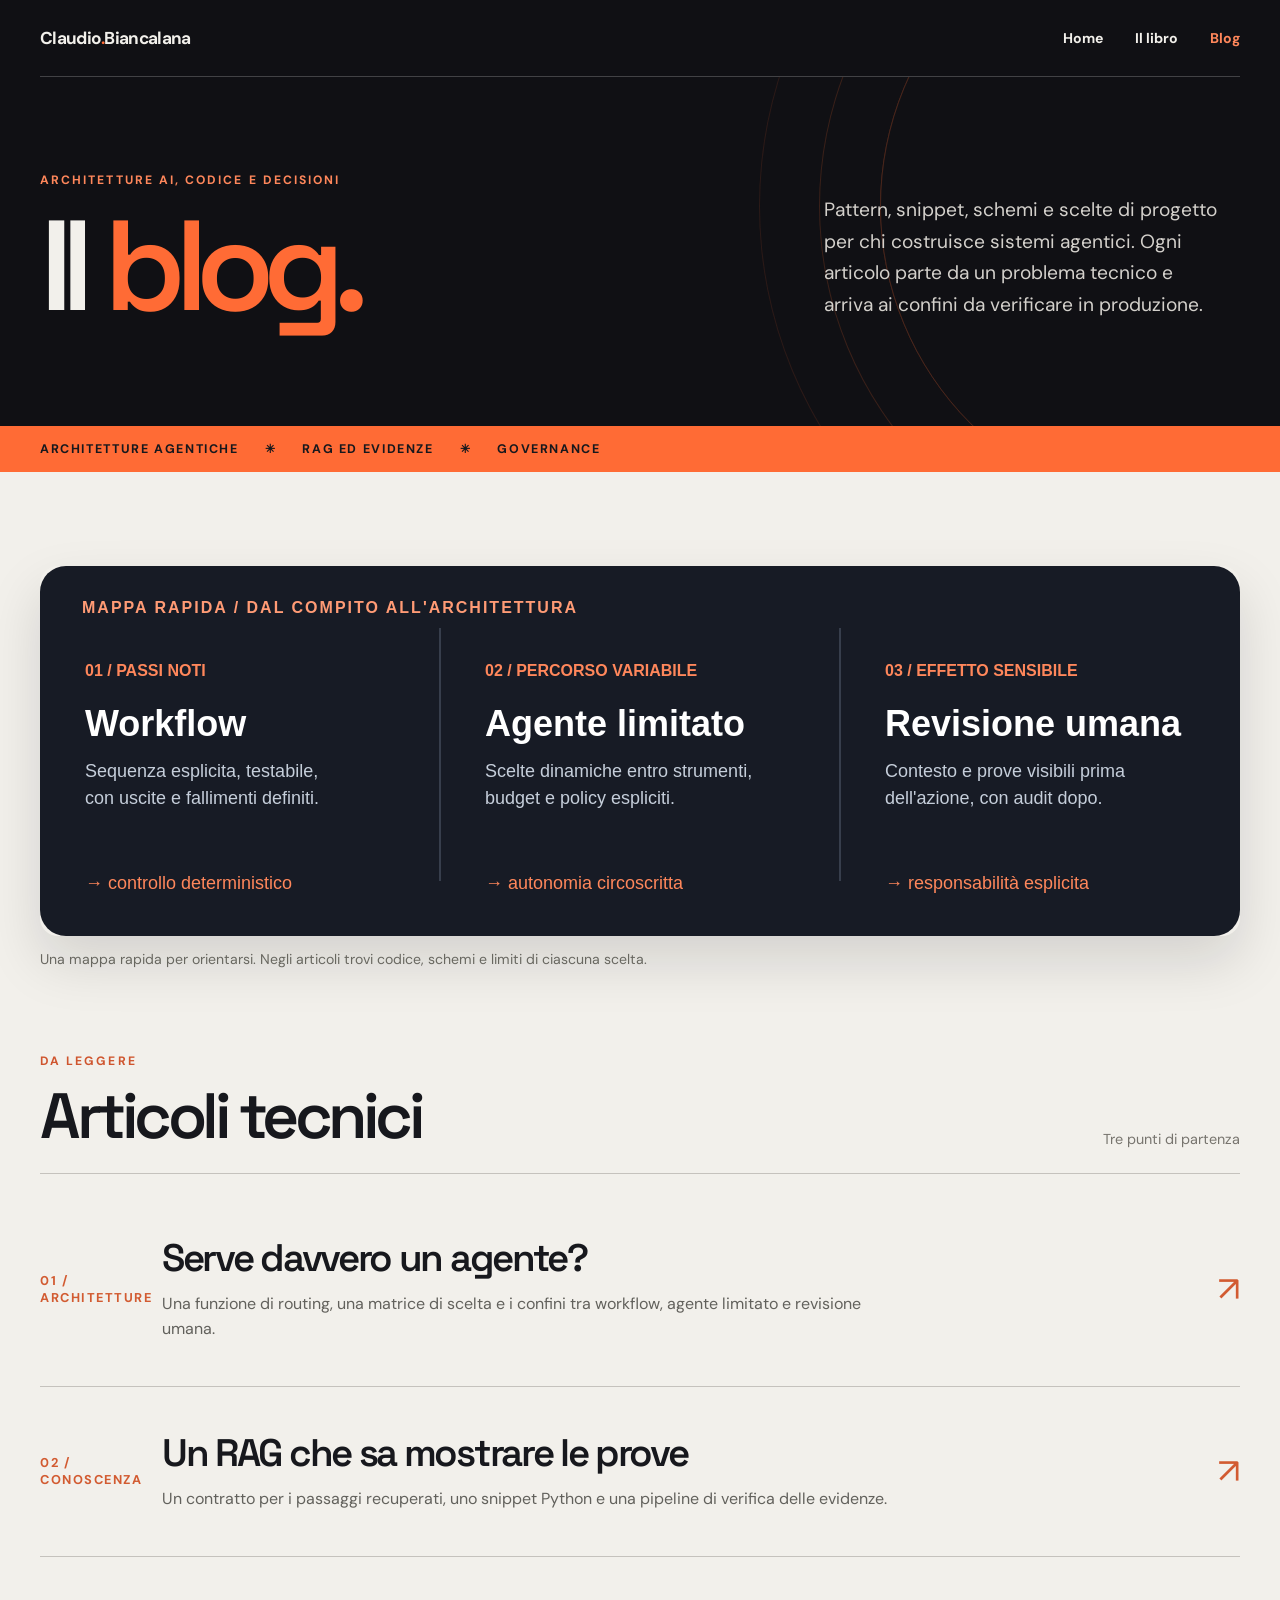
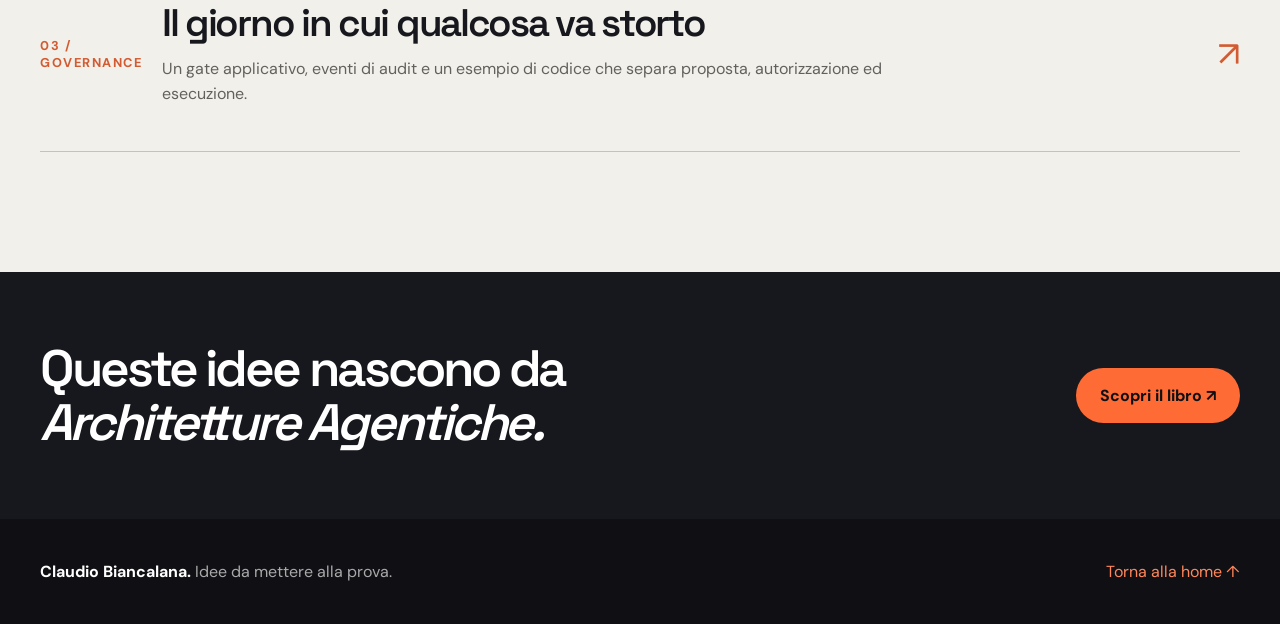
==== blog/index.html @ 104e6505 "aggiornamento" ====
<!doctype html>
<html lang="it"><head><meta charset="utf-8"><meta name="viewport" content="width=device-width,initial-scale=1"><meta name="theme-color" content="#101014"><meta name="description" content="Il blog di Claudio Biancalana: idee e casi su architetture agentiche, RAG, osservabilità e governance dei sistemi AI."><title>Blog — Claudio Biancalana</title><link rel="stylesheet" href="/blog/blog.css"><link rel="icon" type="image/svg+xml" href="data:image/svg+xml,%3Csvg xmlns='http://www.w3.org/2000/svg' viewBox='0 0 64 64'%3E%3Crect width='64' height='64' rx='13' fill='%23101014'/%3E%3Cpath d='M14 15h19c11 0 18 7 18 17S44 49 33 49H14V15zm11 10v14h8c5 0 7-3 7-7s-2-7-7-7h-8z' fill='%23ff6b35'/%3E%3C/svg%3E"></head>
<body><header class="dark"><div class="wrap"><nav class="nav" aria-label="Navigazione principale"><a class="brand" href="/">Claudio<b>.</b>Biancalana</a><div class="nav-links"><a href="/">Home</a><a href="/#libro">Il libro</a><a href="/blog/" class="current" aria-current="page">Blog</a></div></nav><div class="intro"><div><div class="eyebrow">Architetture AI, codice e decisioni</div><h1>Il <em>blog.</em></h1></div><p>Pattern, snippet, schemi e scelte di progetto per chi costruisce sistemi agentici. Ogni articolo parte da un problema tecnico e arriva ai confini da verificare in produzione.</p></div></div></header>
<div class="count-strip"><div class="wrap"><span>Architetture agentiche</span><span>✳</span><span>RAG ed evidenze</span><span>✳</span><span>Governance</span></div></div>
<main><section class="listing"><div class="wrap"><figure class="index-infographic"><img src="/blog/assets/pattern-map.svg" alt="Mappa: compito stabile verso workflow; percorso variabile verso agente limitato; azione sensibile verso revisione umana"><figcaption>Una mappa rapida per orientarsi. Negli articoli trovi codice, schemi e limiti di ciascuna scelta.</figcaption></figure><div class="listing-head"><div><div class="eyebrow">Da leggere</div><h2>Articoli tecnici</h2></div><span>Tre punti di partenza</span></div>
<a class="post-card" href="/blog/quando-serve-un-agente.html"><span class="number">01 / ARCHITETTURE</span><div><h3>Serve davvero un agente?</h3><p>Una funzione di routing, una matrice di scelta e i confini tra workflow, agente limitato e revisione umana.</p></div><span class="arrow" aria-hidden="true">↗</span></a>
<a class="post-card" href="/blog/rag-evidenze.html"><span class="number">02 / CONOSCENZA</span><div><h3>Un RAG che sa mostrare le prove</h3><p>Un contratto per i passaggi recuperati, uno snippet Python e una pipeline di verifica delle evidenze.</p></div><span class="arrow" aria-hidden="true">↗</span></a>
<a class="post-card" href="/blog/audit-sistemi-agentici.html"><span class="number">03 / GOVERNANCE</span><div><h3>Il giorno in cui qualcosa va storto</h3><p>Un gate applicativo, eventi di audit e un esempio di codice che separa proposta, autorizzazione ed esecuzione.</p></div><span class="arrow" aria-hidden="true">↗</span></a>
</div></section><aside class="book-cta"><div class="wrap"><h2>Queste idee nascono da <em>Architetture Agentiche.</em></h2><a class="button" href="https://www.amazon.it/dp/B0HCDBLKKM" target="_blank" rel="noopener noreferrer">Scopri il libro ↗</a></div></aside></main>
<footer class="footer"><div class="wrap"><span><strong>Claudio Biancalana.</strong> Idee da mettere alla prova.</span><a href="/">Torna alla home ↑</a></div></footer></body></html>
---- blog/blog.css ----
@import url('https://fonts.googleapis.com/css2?family=DM+Sans:wght@400;500;600;700&family=Space+Grotesk:wght@400;500;600;700&display=swap');
:root{font-family:'DM Sans',Arial,sans-serif;color:#17181d;background:#f2f0eb;scroll-behavior:smooth}
*{box-sizing:border-box}body{margin:0}a{color:inherit}a:focus-visible{outline:3px solid #ff6b35;outline-offset:4px}
.wrap{width:min(1280px,calc(100% - 80px));margin:auto}
.dark{background:#101014;color:#f2f0eb}
.nav{display:flex;justify-content:space-between;align-items:center;gap:25px;padding:27px 0;border-bottom:1px solid #ffffff35}
.brand{font-size:1.08rem;font-weight:700;letter-spacing:-.04em;text-decoration:none}.brand b{color:#ff6b35}
.nav-links{display:flex;gap:32px;align-items:center}.nav-links a{text-decoration:none;font-size:.88rem;font-weight:700}.nav-links a:hover{color:#ff875b}
.nav-links .current{color:#ff875b}.eyebrow{text-transform:uppercase;letter-spacing:.17em;font-size:.76rem;font-weight:700;color:#cf552e}
.intro{padding:95px 0 105px;display:grid;grid-template-columns:1.25fr .75fr;gap:90px;align-items:end;position:relative;overflow:hidden}
.intro:after{content:"";position:absolute;width:48vw;aspect-ratio:1;border:1px solid #ff6b353c;border-radius:50%;right:-20vw;top:-14vw;box-shadow:0 0 0 60px #101014,0 0 0 61px #ff6b352d,0 0 0 120px #101014,0 0 0 121px #ff6b351e;pointer-events:none}
.intro>*{position:relative;z-index:1}.intro .eyebrow{color:#ff875b}
.intro h1{font:600 clamp(5rem,10vw,10rem)/.85 'Space Grotesk',sans-serif;letter-spacing:-.09em;margin:24px 0 0}
.intro h1 em{font-style:normal;color:#ff6b35}.intro p{font-size:1.2rem;line-height:1.65;color:#d3d0cb;max-width:400px;margin:0}
.count-strip{background:#ff6b35;padding:15px 0;font:700 .78rem 'DM Sans',sans-serif;letter-spacing:.13em;text-transform:uppercase}
.count-strip .wrap{display:flex;gap:26px;flex-wrap:wrap}
.listing{padding:94px 0 120px}.listing-head{display:flex;justify-content:space-between;align-items:end;gap:30px;border-bottom:1px solid #c5c2bd;padding-bottom:25px;margin-bottom:18px}
.listing-head h2{font:600 clamp(2.5rem,5vw,5rem)/1 'Space Grotesk',sans-serif;letter-spacing:-.07em;margin:15px 0 0}
.listing-head span{color:#77746e;font-size:.9rem}.post-card{display:grid;grid-template-columns:90px 1fr auto;align-items:center;gap:32px;border-bottom:1px solid #c5c2bd;padding:44px 0;text-decoration:none;transition:padding .3s,background .3s}
.post-card:hover{padding-left:20px;background:#e9e5de}.post-card .number{color:#d25b31;font-size:.8rem;font-weight:700;letter-spacing:.12em}
.post-card h3{font:600 clamp(1.8rem,3vw,3rem)/1.12 'Space Grotesk',sans-serif;letter-spacing:-.06em;margin:0 0 12px}
.post-card p{color:#62615c;line-height:1.6;max-width:740px;margin:0}.post-card .arrow{font-size:2.2rem;color:#d25b31;transition:transform .3s}.post-card:hover .arrow{transform:translate(7px,-7px)}
.book-cta{background:#17181d;color:#fff;padding:70px 0}.book-cta .wrap{display:flex;justify-content:space-between;align-items:center;gap:30px}.book-cta h2{font:600 clamp(2rem,4vw,4rem)/1.05 'Space Grotesk',sans-serif;letter-spacing:-.06em;max-width:780px;margin:0}.button{display:inline-flex;gap:20px;align-items:center;padding:17px 24px;background:#ff6b35;color:#101014;border-radius:100px;font-weight:700;text-decoration:none;white-space:nowrap}.button:hover{background:#ff935f}
.footer{background:#101014;color:#aaa9aa;padding:42px 0}.footer .wrap{display:flex;justify-content:space-between;gap:25px}.footer strong{color:white}.footer a{color:#ff875b;text-decoration:none}
.article-hero{padding:75px 0 85px;max-width:1050px}.article-hero .eyebrow{color:#ff875b}.article-hero h1{font:600 clamp(3.5rem,7.5vw,7.7rem)/.99 'Space Grotesk',sans-serif;letter-spacing:-.075em;margin:25px 0}
.article-hero .deck{color:#d1d0cd;font-size:clamp(1.1rem,1.7vw,1.4rem);line-height:1.62;max-width:760px}.article-meta{display:flex;gap:20px;flex-wrap:wrap;font-size:.8rem;letter-spacing:.1em;text-transform:uppercase;color:#ff9b74;margin-top:35px;font-weight:700}
.article-layout{display:grid;grid-template-columns:200px minmax(0,760px);gap:65px;padding:90px 0 110px}.article-side{font-size:.82rem;text-transform:uppercase;letter-spacing:.14em;color:#9b4a2e;font-weight:700;padding-top:9px}.article-side a{display:block;text-decoration:none;margin-top:22px;color:#3f4146;text-transform:none;letter-spacing:0;font-size:.9rem}
.article-body{font-size:1.16rem;line-height:1.86;color:#3e3e3c}.article-body p{margin:0 0 28px}.article-body .lead{font-size:1.42rem;color:#15171c;line-height:1.6;font-weight:500}.article-body h2{font:600 clamp(1.9rem,3vw,2.8rem)/1.15 'Space Grotesk',sans-serif;letter-spacing:-.055em;color:#14161c;margin:57px 0 22px}.article-body strong{color:#15171c}
.article-body blockquote{border-left:4px solid #ff6b35;padding:6px 0 6px 25px;margin:40px 0;font:500 clamp(1.45rem,2.2vw,2.15rem)/1.4 'Space Grotesk',sans-serif;letter-spacing:-.04em;color:#20232b}
.article-body ul{padding-left:24px;margin:10px 0 30px}.article-body li{margin-bottom:12px}.article-end{border-top:1px solid #bbb8b1;margin-top:65px;padding-top:28px}.article-end p{font-size:1rem;color:#60605b}.next-read{padding:60px 0 90px;background:#e4e2dc}.next-read .wrap{display:flex;align-items:center;justify-content:space-between;gap:30px}.next-read span{color:#b95632;text-transform:uppercase;letter-spacing:.14em;font-size:.78rem;font-weight:700}.next-read a{font:600 clamp(1.6rem,3vw,2.7rem) 'Space Grotesk',sans-serif;letter-spacing:-.05em;text-decoration:none}.next-read a:hover{color:#c9532a}
@media(max-width:760px){.wrap{width:calc(100% - 38px)}.nav{flex-wrap:wrap}.nav-links{gap:18px}.intro{grid-template-columns:1fr;gap:35px;padding:75px 0}.intro h1{font-size:clamp(5rem,19vw,8rem)}.listing{padding:70px 0}.post-card{grid-template-columns:1fr auto;gap:10px;padding:32px 0}.post-card .number{grid-column:1/-1}.post-card .arrow{align-self:start}.book-cta .wrap,.footer .wrap,.next-read .wrap{align-items:start;flex-direction:column}.article-hero{padding:60px 0}.article-layout{display:block;padding:65px 0}.article-side{margin-bottom:45px}.article-body{font-size:1.08rem}}
.index-infographic{margin:0 0 85px}.index-infographic img{display:block;width:100%;height:auto;border-radius:18px;box-shadow:0 25px 55px #10101422}.index-infographic figcaption{font-size:.88rem;color:#686760;margin-top:14px}
.tech-figure{margin:42px 0 50px}.tech-figure img{display:block;width:100%;height:auto;border-radius:16px;box-shadow:0 20px 45px #17181d22}.tech-figure figcaption{font-size:.85rem;color:#686760;line-height:1.55;margin-top:13px}
.code-label{display:flex;justify-content:space-between;gap:15px;align-items:center;background:#272d39;color:#ffad84;padding:12px 22px;font:700 .77rem 'DM Sans',sans-serif;letter-spacing:.12em;text-transform:uppercase;border-radius:12px 12px 0 0;margin-top:34px}.code-label span+span{color:#aab2c0}
.article-body pre{background:#151922;color:#e7edf4;padding:26px;border-radius:0 0 12px 12px;margin:0 0 18px;overflow-x:auto;tab-size:4;font:400 .88rem/1.65 ui-monospace,SFMono-Regular,Consolas,monospace}
.article-body code{font-family:ui-monospace,SFMono-Regular,Consolas,monospace;font-size:.9em}.article-body :not(pre)>code{background:#e5dfd6;color:#a13e22;border-radius:4px;padding:.1em .3em}
.code-note{font-size:.89rem!important;color:#66645f;margin-bottom:35px!important}
.tech-table{border-collapse:collapse;width:100%;margin:28px 0 38px;font-size:.93rem;line-height:1.5}.tech-table th{text-align:left;background:#202734;color:#fff;padding:14px 15px}.tech-table td{border-bottom:1px solid #c8c3ba;padding:15px;vertical-align:top}.tech-table td:first-child{font-weight:700;color:#2a2c31}.tech-table tr:nth-child(even){background:#eae6df}
.technical-summary{display:grid;grid-template-columns:repeat(3,1fr);gap:1px;background:#8c8981;margin:46px 0}.technical-summary div{background:#e6e1d8;padding:22px}.technical-summary strong{display:block;font:600 1.1rem 'Space Grotesk',sans-serif;color:#1d222b}.technical-summary span{font-size:.83rem;line-height:1.5;display:block;margin-top:10px;color:#53565a}
@media(max-width:760px){.technical-summary{grid-template-columns:1fr}.tech-table{display:block;overflow-x:auto;white-space:normal}.tech-table th,.tech-table td{min-width:130px}.index-infographic{margin-bottom:60px}}
@media(max-width:760px){.index-infographic,.tech-figure{overflow-x:auto;scrollbar-color:#ff6b35 #d8d2c8}.index-infographic img{min-width:750px}.tech-figure img{min-width:720px}.index-infographic figcaption,.tech-figure figcaption{position:sticky;left:0;max-width:calc(100vw - 40px)}}
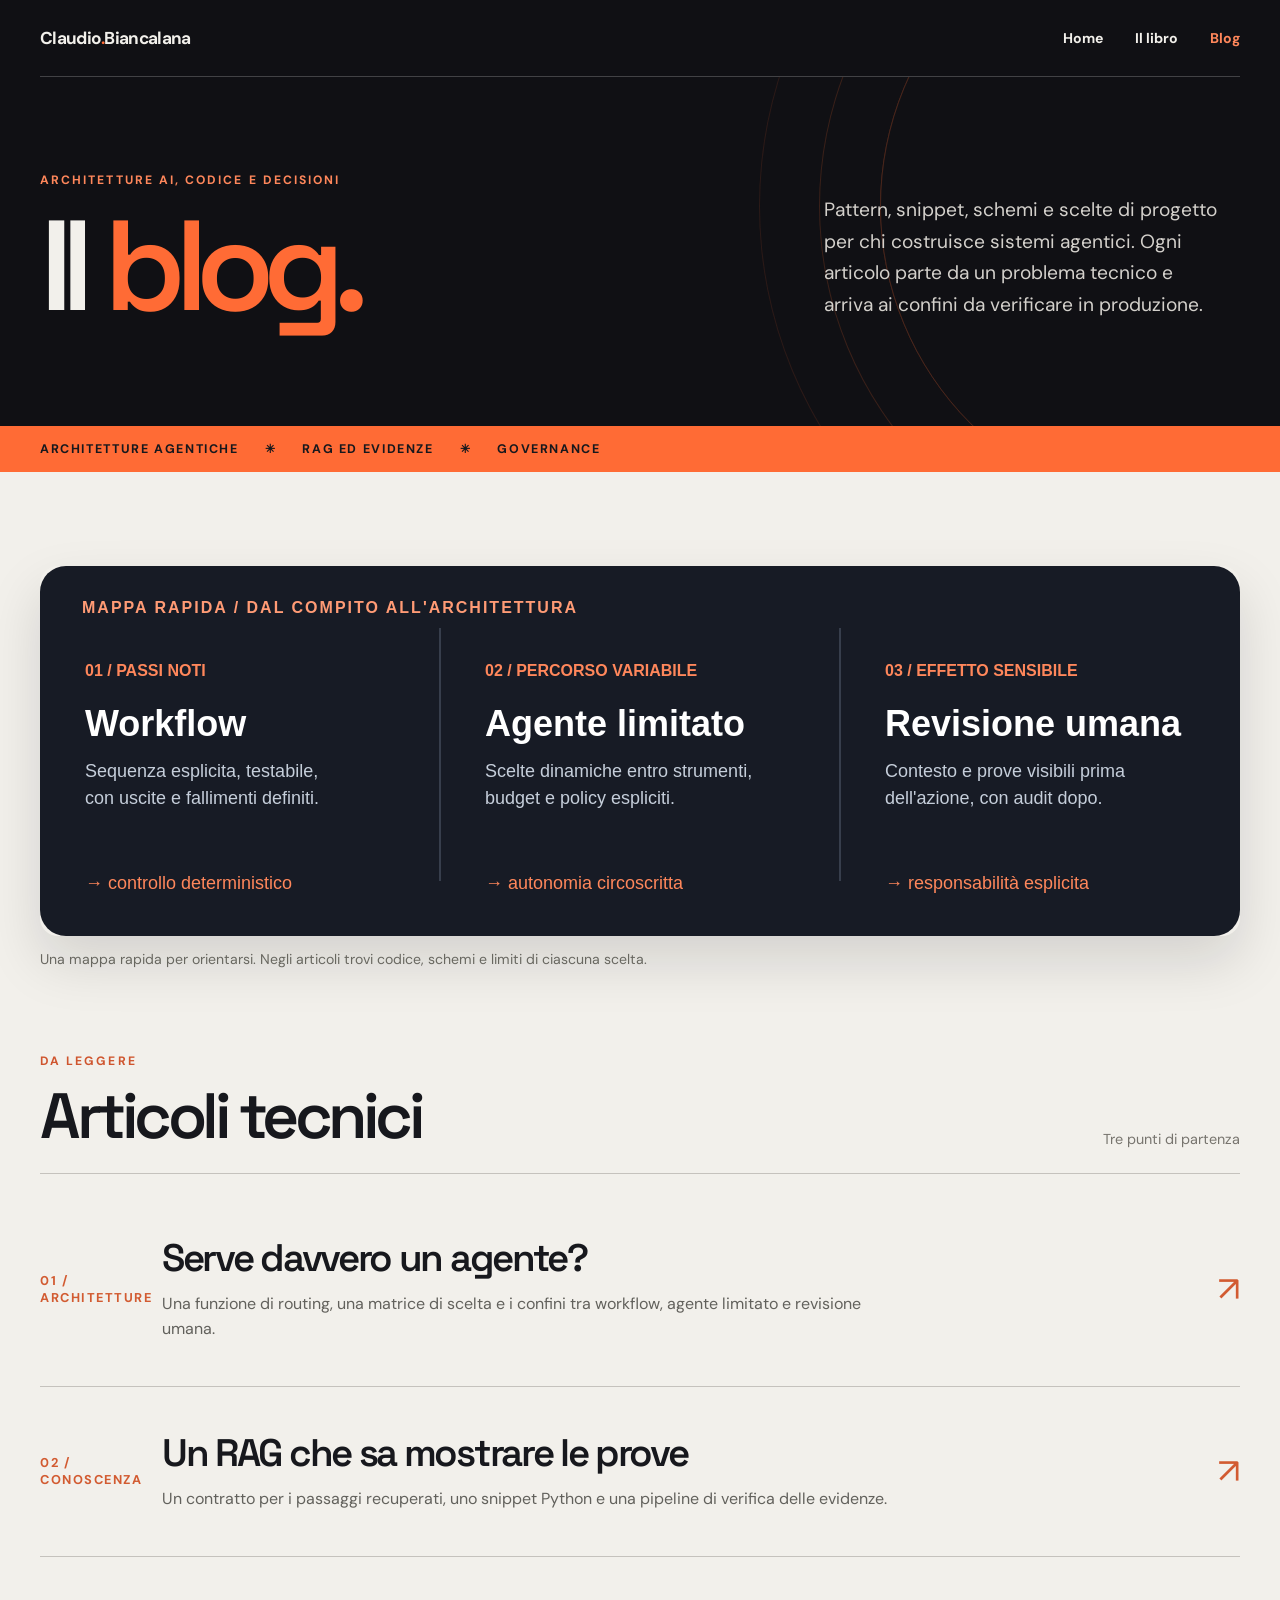
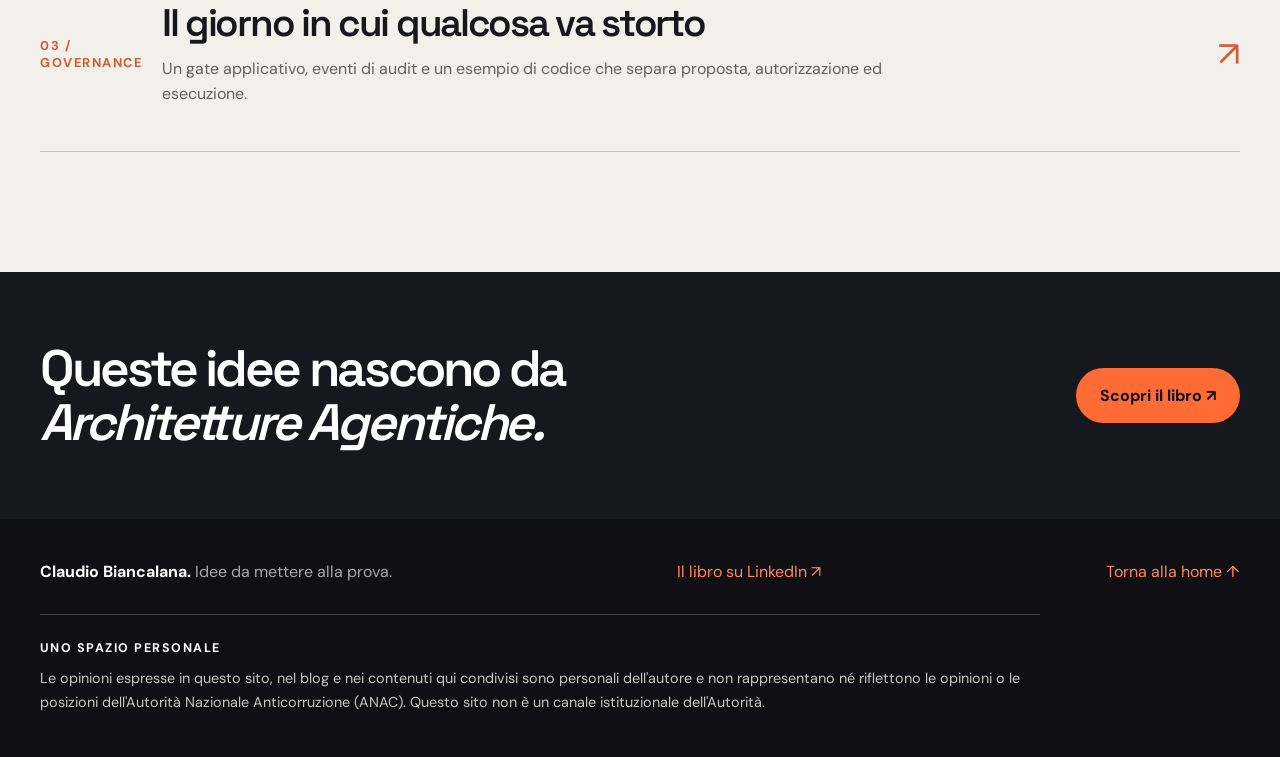
==== commit 254aa30b: "Add personal opinions disclaimer and LinkedIn book posts" ====
--- a/blog/index.html
+++ b/blog/index.html
@@ -7,4 +7,4 @@
 <a class="post-card" href="/blog/rag-evidenze.html"><span class="number">02 / CONOSCENZA</span><div><h3>Un RAG che sa mostrare le prove</h3><p>Un contratto per i passaggi recuperati, uno snippet Python e una pipeline di verifica delle evidenze.</p></div><span class="arrow" aria-hidden="true">↗</span></a>
 <a class="post-card" href="/blog/audit-sistemi-agentici.html"><span class="number">03 / GOVERNANCE</span><div><h3>Il giorno in cui qualcosa va storto</h3><p>Un gate applicativo, eventi di audit e un esempio di codice che separa proposta, autorizzazione ed esecuzione.</p></div><span class="arrow" aria-hidden="true">↗</span></a>
 </div></section><aside class="book-cta"><div class="wrap"><h2>Queste idee nascono da <em>Architetture Agentiche.</em></h2><a class="button" href="https://www.amazon.it/dp/B0HCDBLKKM" target="_blank" rel="noopener noreferrer">Scopri il libro ↗</a></div></aside></main>
-<footer class="footer"><div class="wrap"><span><strong>Claudio Biancalana.</strong> Idee da mettere alla prova.</span><a href="/">Torna alla home ↑</a></div></footer></body></html>
+<footer class="footer"><div class="wrap"><span><strong>Claudio Biancalana.</strong> Idee da mettere alla prova.</span><a href="/#linkedin">Il libro su LinkedIn ↗</a><a href="/">Torna alla home ↑</a></div><div class="wrap notice-wrap"><aside class="personal-notice" aria-label="Nota personale"><strong>Uno spazio personale</strong><p>Le opinioni espresse in questo sito, nel blog e nei contenuti qui condivisi sono personali dell'autore e non rappresentano né riflettono le opinioni o le posizioni dell'Autorità Nazionale Anticorruzione (ANAC). Questo sito non è un canale istituzionale dell'Autorità.</p></aside></div></footer></body></html>
--- a/blog/blog.css
+++ b/blog/blog.css
@@ -1,3 +1,4 @@
+@import url('/site-additions.css');
 @import url('https://fonts.googleapis.com/css2?family=DM+Sans:wght@400;500;600;700&family=Space+Grotesk:wght@400;500;600;700&display=swap');
 :root{font-family:'DM Sans',Arial,sans-serif;color:#17181d;background:#f2f0eb;scroll-behavior:smooth}
 *{box-sizing:border-box}body{margin:0}a{color:inherit}a:focus-visible{outline:3px solid #ff6b35;outline-offset:4px}
